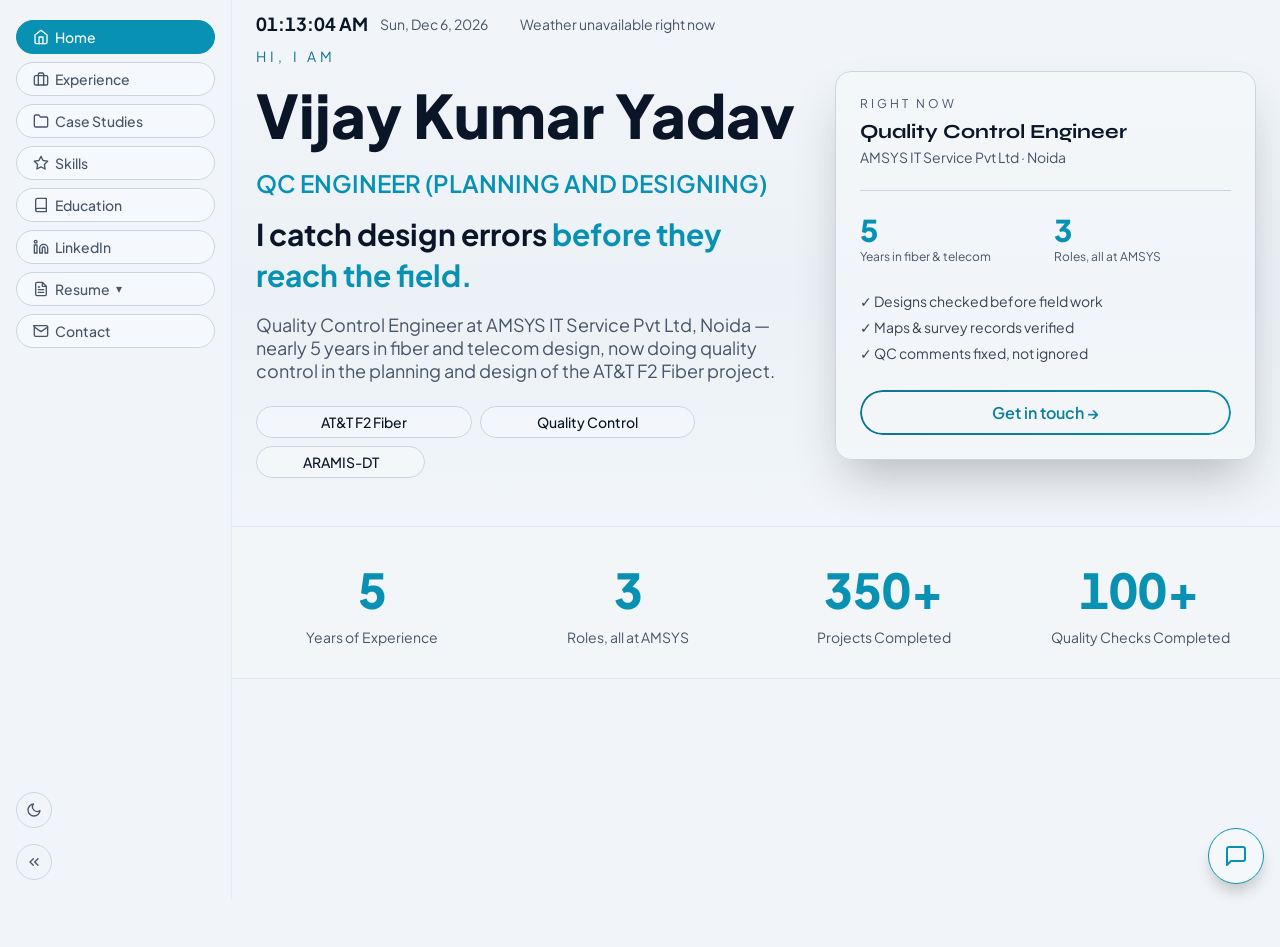
==== index.html @ fc7941f8 "Bio static portfolio — clean repo with only files in use" ====
<!DOCTYPE html>
<html lang="en" data-theme="light">
<head>
  <meta charset="utf-8">
  <meta name="viewport" content="width=device-width, initial-scale=1">
  <title>Vijay Kumar Yadav — Quality Control Engineer</title>
  <meta name="description" content="Vijay Kumar Yadav is a Quality Control Engineer at AMSYS IT Service Pvt Ltd, Noida, working on planning and design of the AT&T F2 Fiber project.">
  <meta name="author" content="Vijay Kumar Yadav">
  <meta property="og:title" content="Vijay Kumar Yadav — Quality Control Engineer">
  <meta property="og:description" content="Nearly 5 years in fiber and telecom design. Now quality control in planning and design at AMSYS IT Service Pvt Ltd, Noida.">
  <meta property="og:type" content="website">
  <meta name="twitter:card" content="summary_large_image">
  <link rel="icon" type="image/png" href="favicon.png">
  <link rel="preconnect" href="https://fonts.googleapis.com">
  <link rel="preconnect" href="https://fonts.gstatic.com" crossorigin>
  <link rel="stylesheet" href="https://fonts.googleapis.com/css2?family=Syne:wght@600;800&family=Plus+Jakarta+Sans:wght@400;500;600&display=swap">
  <link rel="stylesheet" href="styles.css?v=5">
  <script>
    /* Apply the saved theme before first paint (no flash). Light is default. */
    try { var t = localStorage.getItem('vijay267-theme'); document.documentElement.setAttribute('data-theme', (t === 'dark' || t === 'light') ? t : 'light'); }
    catch (e) { document.documentElement.setAttribute('data-theme', 'light'); }
  </script>
</head>
<body>
  <canvas id="bg-canvas" aria-hidden="true"></canvas>
  <div id="scroll-progress" aria-hidden="true"><div></div></div>

  <div class="mobile-topbar">
    <button type="button" id="menu-toggle" class="menu-toggle" aria-label="Open menu" title="Menu"><svg viewBox="0 0 24 24" fill="none" stroke="currentColor" stroke-width="2" stroke-linecap="round" aria-hidden="true"><line x1="3" y1="6" x2="21" y2="6"/><line x1="3" y1="12" x2="21" y2="12"/><line x1="3" y1="18" x2="21" y2="18"/></svg></button>
    <span class="mobile-brand">Vijay Yadav</span>
  </div>
  <div class="sidebar-backdrop" id="sidebar-backdrop" aria-hidden="true"></div>


  <header class="site-header">
    <div class="container site-header-inner">
      <div class="header-actions">
        <nav class="page-nav" aria-label="Pages">
          <a href="index.html" class="pill active"><svg class="nav-icon" viewBox="0 0 24 24" fill="none" stroke="currentColor" stroke-width="2" stroke-linecap="round" stroke-linejoin="round" aria-hidden="true"><path d="M3 9l9-7 9 7v11a2 2 0 0 1-2 2H5a2 2 0 0 1-2-2z"/><polyline points="9 22 9 12 15 12 15 22"/></svg><span class="nav-label">Home</span></a>
          <a href="experience.html" class="pill"><svg class="nav-icon" viewBox="0 0 24 24" fill="none" stroke="currentColor" stroke-width="2" stroke-linecap="round" stroke-linejoin="round" aria-hidden="true"><rect x="2" y="7" width="20" height="14" rx="2" ry="2"/><path d="M16 21V5a2 2 0 0 0-2-2h-4a2 2 0 0 0-2 2v16"/></svg><span class="nav-label">Experience</span></a>
          <a href="case-studies.html" class="pill"><svg class="nav-icon" viewBox="0 0 24 24" fill="none" stroke="currentColor" stroke-width="2" stroke-linecap="round" stroke-linejoin="round" aria-hidden="true"><path d="M22 19a2 2 0 0 1-2 2H4a2 2 0 0 1-2-2V5a2 2 0 0 1 2-2h5l2 3h9a2 2 0 0 1 2 2z"/></svg><span class="nav-label">Case Studies</span></a>
          <a href="skills.html" class="pill"><svg class="nav-icon" viewBox="0 0 24 24" fill="none" stroke="currentColor" stroke-width="2" stroke-linecap="round" stroke-linejoin="round" aria-hidden="true"><polygon points="12 2 15.09 8.26 22 9.27 17 14.14 18.18 21.02 12 17.77 5.82 21.02 7 14.14 2 9.27 8.91 8.26 12 2"/></svg><span class="nav-label">Skills</span></a>
          <a href="education.html" class="pill"><svg class="nav-icon" viewBox="0 0 24 24" fill="none" stroke="currentColor" stroke-width="2" stroke-linecap="round" stroke-linejoin="round" aria-hidden="true"><path d="M4 19.5A2.5 2.5 0 0 1 6.5 17H20"/><path d="M6.5 2H20v20H6.5A2.5 2.5 0 0 1 4 19.5v-15A2.5 2.5 0 0 1 6.5 2z"/></svg><span class="nav-label">Education</span></a>
          <a href="https://www.linkedin.com/in/vijaykryadav" target="_blank" rel="noreferrer" class="pill"><svg class="nav-icon" viewBox="0 0 24 24" fill="none" stroke="currentColor" stroke-width="2" stroke-linecap="round" stroke-linejoin="round" aria-hidden="true"><path d="M16 8a6 6 0 0 1 6 6v7h-4v-7a2 2 0 0 0-2-2 2 2 0 0 0-2 2v7h-4v-7a6 6 0 0 1 6-6z"/><rect x="2" y="9" width="4" height="12"/><circle cx="4" cy="4" r="2"/></svg><span class="nav-label">LinkedIn</span></a>
          <div class="resume-menu">
            <button type="button" class="pill" aria-haspopup="true" aria-expanded="false"><svg class="nav-icon" viewBox="0 0 24 24" fill="none" stroke="currentColor" stroke-width="2" stroke-linecap="round" stroke-linejoin="round" aria-hidden="true"><path d="M14 2H6a2 2 0 0 0-2 2v16a2 2 0 0 0 2 2h12a2 2 0 0 0 2-2V8z"/><polyline points="14 2 14 8 20 8"/><line x1="16" y1="13" x2="8" y2="13"/><line x1="16" y1="17" x2="8" y2="17"/><polyline points="10 9 9 9 8 9"/></svg><span class="nav-label">Resume</span> <span class="chev">&#9662;</span></button>
            <div class="menu"><div class="menu-inner">
              <a href="downloads/vijay-kumar-yadav-resume.pdf" download="Vijay-Kumar-Yadav-Resume.pdf">PDF</a>
              <a href="downloads/vijay-kumar-yadav-resume.docx" download="Vijay-Kumar-Yadav-Resume.docx">Word</a>
            </div></div>
          </div>
          <a href="contact.html" class="pill"><svg class="nav-icon" viewBox="0 0 24 24" fill="none" stroke="currentColor" stroke-width="2" stroke-linecap="round" stroke-linejoin="round" aria-hidden="true"><path d="M4 4h16c1.1 0 2 .9 2 2v12c0 1.1-.9 2-2 2H4c-1.1 0-2-.9-2-2V6c0-1.1.9-2-2-2z"/><polyline points="22,6 12,13 2,6"/></svg><span class="nav-label">Contact</span></a>
        </nav>
        <button type="button" id="theme-toggle" class="theme-toggle" aria-label="Switch to dark mode" title="Dark mode"></button>
        <button type="button" id="app-update-btn" class="app-update-btn" aria-label="Check for app update" title="Check for app update" hidden><svg viewBox="0 0 24 24" fill="none" stroke="currentColor" stroke-width="2" stroke-linecap="round" stroke-linejoin="round" aria-hidden="true"><path d="M21 15v4a2 2 0 0 1-2 2H5a2 2 0 0 1-2-2v-4"/><polyline points="7 10 12 15 17 10"/><line x1="12" y1="15" x2="12" y2="3"/></svg></button>
        <button type="button" id="sidebar-toggle" class="sidebar-toggle" aria-label="Minimise sidebar" title="Minimise sidebar"></button>
      </div>
    </div>
  </header>

  <div id="live-status">
    <div class="container live-status-inner">
      <div class="live-clock">
        <p class="time" id="live-clock">--:--:--</p>
        <p class="date" id="live-date">Loading date…</p>
      </div>
      <div class="live-weather" id="live-weather"><span class="muted">Loading weather…</span></div>
    </div>
  </div>

  <main>
    <section class="hero bg-hero">
      <div class="container hero-inner">
        <div class="hero-grid">
          <div>
            <p class="eyebrow">Hi, I am</p>
            <h1>Vijay Kumar Yadav</h1>
            <p class="designation">QC ENGINEER (PLANNING AND DESIGNING)</p>
            <p class="headline">I catch design errors <span class="hl">before they reach the field.</span></p>
            <p class="intro">Quality Control Engineer at AMSYS IT Service Pvt Ltd, Noida — nearly 5 years in fiber and telecom design, now doing quality control in the planning and design of the AT&amp;T F2 Fiber project.</p>
            <div class="chips">
              <span class="flip-chip"><span class="flip-inner">
                <span class="flip-face">AT&amp;T F2 Fiber</span>
                <span class="flip-face flip-back">FTTH network planning &amp; design</span>
              </span></span>
              <span class="flip-chip"><span class="flip-inner">
                <span class="flip-face">Quality Control</span>
                <span class="flip-face flip-back">Catching design errors pre-field</span>
              </span></span>
              <span class="flip-chip"><span class="flip-inner">
                <span class="flip-face">ARAMIS-DT</span>
                <span class="flip-face flip-back">Engineering design tool</span>
              </span></span>
            </div>
          </div>
          <aside class="right-now">
            <p class="label">Right now</p>
            <h2>Quality Control Engineer</h2>
            <p class="company">AMSYS IT Service Pvt Ltd · Noida</p>
            <div class="mini-stats">
              <div><p class="num">5</p><p class="cap">Years in fiber &amp; telecom</p></div>
              <div><p class="num">3</p><p class="cap">Roles, all at AMSYS</p></div>
            </div>
            <ul>
              <li>✓ Designs checked before field work</li>
              <li>✓ Maps &amp; survey records verified</li>
              <li>✓ QC comments fixed, not ignored</li>
            </ul>
            <a href="contact.html" class="cta hover-lift ghost-gradient">Get in touch →</a>
          </aside>
        </div>
      </div>
    </section>

    <section class="stats-band" aria-label="Key statistics">
      <div class="container stats-grid">
        <div class="stat"><p class="num"><span data-count="5">0</span></p><p class="cap">Years of Experience</p></div>
        <div class="stat"><p class="num"><span data-count="3">0</span></p><p class="cap">Roles, all at AMSYS</p></div>
        <div class="stat"><p class="num"><span data-count="350" data-suffix="+">0</span></p><p class="cap">Projects Completed</p></div>
        <div class="stat"><p class="num"><span data-count="100" data-suffix="+">0</span></p><p class="cap">Quality Checks Completed</p></div>
      </div>
    </section>
  </main>

  <div class="chat-root" id="chat-widget">
    <div class="chat-panel" id="chat-panel" role="dialog" aria-label="Chat with Vijay's personal AI" hidden>
      <div class="chat-head">
        <div><p class="t">Chat with Vijay</p><p class="s">Vijay's personal AI — ask me anything</p></div>
        <button type="button" id="chat-close" class="chat-close" aria-label="Close chat">×</button>
      </div>
      <div class="chat-log" id="chat-log">
        <div class="chat-msg bot"><p>Hi! I'm Vijay's personal AI. Ask me anything!</p></div>
      </div>
      <form class="chat-form" id="chat-form">
        <input type="text" id="chat-input" placeholder="Type your message…" aria-label="Type your message">
        <button type="submit">Send</button>
      </form>
    </div>
    <button type="button" id="chat-fab" class="chat-fab" aria-label="Open chat">
      <svg viewBox="0 0 24 24" fill="none" stroke="currentColor" stroke-width="2" stroke-linecap="round" stroke-linejoin="round" aria-hidden="true"><path d="M21 15a2 2 0 0 1-2 2H7l-4 4V5a2 2 0 0 1 2-2h14a2 2 0 0 1 2 2z" /></svg>
    </button>
  </div>

  <script src="app.js?v=12"></script>
</body>
</html>
---- styles.css ----
/* ==========================================================================
   Vijay267 — static build. Plain CSS, no framework, no build step.
   Design tokens mirror src/styles.css of the React app.
   Light is the default theme; dark applies via [data-theme="dark"].
   ========================================================================== */

:root {
  --radius: 0.5rem;
  --background: #F1F5F9;
  --foreground: #0A1628;
  --card: rgb(255 255 255 / 0.28);
  --card-foreground: #0A1628;
  --primary: #0891B2;
  --primary-foreground: #FFFFFF;
  --muted: rgb(226 232 240 / 0.75);
  --muted-foreground: #475569;
  --accent: #0E7490;
  --accent-foreground: #FFFFFF;
  --border: #CBD5E1;
  --input: #CBD5E1;
  --ring: var(--primary);
  --hero-background: #F1F5F9;
  color-scheme: light;
}

[data-theme="dark"] {
  --background: #0A1628;
  --foreground: #FFFFFF;
  --card: rgb(15 30 56 / 0.28);
  --card-foreground: #FFFFFF;
  --primary: #06B6D4;
  --primary-foreground: #0A1628;
  --muted: rgb(22 41 74 / 0.55);
  --muted-foreground: #94A3B8;
  --accent: #22D3EE;
  --accent-foreground: #0A1628;
  --border: #1E3A5F;
  --input: #1E3A5F;
  --hero-background: #0A1628;
  color-scheme: dark;
}

/* ------------------------------------------------------------------ base */
*, *::before, *::after { box-sizing: border-box; border-color: var(--border); }
html { scroll-behavior: auto; }
body {
  margin: 0;
  background-color: var(--background);
  color: var(--foreground);
  font-family: "Plus Jakarta Sans", system-ui, -apple-system, sans-serif;
  transition: background-color 0.35s ease, color 0.35s ease;
  min-height: 100vh;
}
h1, h2, h3, h4 { font-family: "Syne", "Plus Jakarta Sans", sans-serif; margin: 0; }
p { margin: 0; }
a { color: inherit; }
button { font-family: inherit; cursor: pointer; }
img, video { max-width: 100%; }
::selection { background: var(--primary); color: var(--primary-foreground); }

.container { max-width: 80rem; margin-left: auto; margin-right: auto; padding-left: 1.5rem; padding-right: 1.5rem; }
main { min-height: 100vh; }

/* ------------------------------------------------------------------ hero wash */
.bg-hero {
  background: linear-gradient(180deg, rgb(241 245 249 / 0.3) 0%, rgb(226 232 240 / 0.3) 50%, rgb(241 245 249 / 0.3) 100%);
}
[data-theme="dark"] .bg-hero {
  background: linear-gradient(180deg, rgb(10 22 40 / 0.3) 0%, rgb(15 30 56 / 0.3) 50%, rgb(10 22 40 / 0.3) 100%);
}

/* ------------------------------------------------------------------ particle canvas */
#bg-canvas { position: fixed; inset: 0; width: 100%; height: 100%; z-index: -10; pointer-events: none; }

/* ------------------------------------------------------------------ scroll progress (hidden) */
#scroll-progress { display: none; }

/* ------------------------------------------------------------------ header */
.site-header {
  position: sticky; top: 0; z-index: 50;
  border-bottom: 1px solid color-mix(in oklab, var(--border) 30%, transparent);
  background: color-mix(in oklab, var(--background) 28%, transparent);
}
.site-header-inner {
  display: flex; flex-wrap: wrap; align-items: center; justify-content: flex-start;
  gap: 0.75rem; padding-top: 0.75rem; padding-bottom: 0.75rem; font-size: 0.875rem;
}
.logo-shine { position: relative; display: inline-flex; overflow: hidden; border-radius: 4px; }
.logo-shine::after {
  content: ""; position: absolute; inset: 0;
  background: linear-gradient(115deg, transparent 30%, rgba(255,255,255,0.65) 50%, transparent 70%);
  transform: translateX(-130%);
  animation: logo-shine-sweep 4.5s ease-in-out infinite;
  pointer-events: none;
}
.logo-shine img, .logo-shine video { transition: transform 0.3s ease; height: 2rem; width: auto; display: block; }
.logo-shine:hover img, .logo-shine:hover video { transform: scale(1.06) rotate(-1deg); }
.logo-shine video { mix-blend-mode: multiply; }
@keyframes logo-shine-sweep {
  0%, 55% { transform: translateX(-130%); }
  100% { transform: translateX(130%); }
}

.header-actions { display: flex; align-items: center; gap: 0.5rem; }
@media (min-width: 640px) { .header-actions { gap: 0.75rem; } }

/* nav pills */
.page-nav { display: flex; flex-wrap: wrap; align-items: center; justify-content: flex-start; gap: 0.375rem; }
@media (min-width: 640px) { .page-nav { gap: 0.5rem; } }
.pill {
  display: inline-flex; align-items: center; gap: 0.375rem;
  border-radius: 9999px; border: 1px solid var(--border);
  background: var(--card); color: var(--muted-foreground);
  padding: 0.375rem 0.75rem; font-size: 0.75rem; font-weight: 500; line-height: 1.25rem;
  text-decoration: none; transition: color .2s, border-color .2s, background-color .2s;
  white-space: nowrap;
}
@media (min-width: 640px) { .pill { padding-left: 1rem; padding-right: 1rem; font-size: 0.875rem; } }
.pill:hover { border-color: var(--primary); color: var(--primary); }
.pill.active { border-color: var(--primary); background: var(--primary); color: var(--primary-foreground); }
.pill .chev { font-size: 0.75rem; transition: transform 0.2s; display: inline-block; }
.pill .chev.open { transform: rotate(180deg); }
.nav-icon { width: 1rem; height: 1rem; flex-shrink: 0; }
.nav-label { white-space: nowrap; }

/* resume dropdown */
.resume-menu { position: relative; }
.resume-menu .menu {
  position: absolute; right: 0; top: 100%; z-index: 50; width: 11rem; padding-top: 0.5rem;
  visibility: hidden; opacity: 0; transform: translateY(-4px);
  transition: opacity .2s, transform .2s, visibility .2s;
}
.resume-menu.open .menu { visibility: visible; opacity: 1; transform: translateY(0); }
.resume-menu .menu-inner { border-radius: 0.5rem; border: 1px solid var(--border); background: var(--card); padding: 0.5rem; box-shadow: 0 10px 30px -10px rgba(0,0,0,.35); -webkit-backdrop-filter: blur(18px) saturate(1.5); backdrop-filter: blur(18px) saturate(1.5); }
.resume-menu .menu-inner a {
  display: block; border-radius: 0.375rem; padding: 0.5rem 0.75rem;
  font-size: 0.875rem; color: var(--foreground); text-decoration: none;
}
.resume-menu .menu-inner a:hover { background: var(--muted); color: var(--primary); }

/* theme toggle */
.theme-toggle {
  display: flex; height: 2.25rem; width: 2.25rem; flex-shrink: 0;
  align-items: center; justify-content: center;
  border-radius: 9999px; border: 1px solid var(--border);
  background: transparent; color: var(--muted-foreground);
  transition: color .2s, border-color .2s;
}
.theme-toggle:hover { border-color: var(--primary); color: var(--primary); }
.theme-toggle svg { height: 1rem; width: 1rem; }

/* sidebar minimise toggle (desktop sidebar only) */
.sidebar-toggle {
  display: none; height: 2.25rem; width: 2.25rem; flex-shrink: 0;
  align-items: center; justify-content: center;
  border-radius: 9999px; border: 1px solid var(--border);
  background: transparent; color: var(--muted-foreground);
  transition: color .2s, border-color .2s;
}
.sidebar-toggle:hover { border-color: var(--primary); color: var(--primary); }
.sidebar-toggle svg { height: 1rem; width: 1rem; }

/* ------------------------------------------------------------------ live status strip */
.live-status-inner {
  display: flex; flex-wrap: wrap; align-items: center;
  column-gap: 2rem; row-gap: 0.75rem; padding-top: 0.75rem; padding-bottom: 0.75rem;
}
.live-clock { display: flex; align-items: center; gap: 0.75rem; }
.live-clock .time { font-size: 1.125rem; font-weight: 700; font-variant-numeric: tabular-nums; }
.live-clock .date { font-size: 0.875rem; color: var(--muted-foreground); }
.live-weather { font-size: 0.875rem; }
.live-weather .temp { font-weight: 700; }
.live-weather .muted { color: var(--muted-foreground); }

/* ------------------------------------------------------------------ hover helpers */
.hover-lift { transition: transform .35s cubic-bezier(.2,.8,.2,1), box-shadow .35s, border-color .35s; }
.hover-lift:hover {
  transform: translateY(-6px) scale(1.02);
  border-color: var(--primary);
  box-shadow: 0 20px 40px -15px color-mix(in oklab, var(--primary) 50%, transparent);
}
.hover-glow { transition: transform .25s, box-shadow .25s, background-color .25s, color .25s; }
.hover-glow:hover {
  transform: translateY(-2px);
  box-shadow: 0 0 0 4px color-mix(in oklab, var(--primary) 25%, transparent), 0 10px 30px -10px var(--primary);
}

/* ------------------------------------------------------------------ flip chips */
.flip-chip { display: inline-block; perspective: 800px; cursor: default; }
.flip-inner { display: grid; transform-style: preserve-3d; transition: transform .65s cubic-bezier(.4,.2,.2,1); }
.flip-face {
  grid-area: 1 / 1; backface-visibility: hidden; -webkit-backface-visibility: hidden;
  display: inline-flex; align-items: center; justify-content: center; text-align: center;
  border-radius: 9999px; border: 1px solid var(--border); background: var(--card);
  padding: 0.375rem 1rem; font-size: 0.875rem; font-weight: 500; white-space: nowrap;
}
.flip-back { transform: rotateY(180deg); border-color: var(--primary); background: var(--primary); color: var(--primary-foreground); font-size: 0.75rem; }
.flip-chip.flipped .flip-inner { transform: rotateY(180deg); }

/* ------------------------------------------------------------------ ghost gradient button */
.ghost-gradient {
  position: relative;
  background: linear-gradient(120deg, #06B6D4, #22D3EE, #0891B2, #06B6D4);
  background-size: 400% 400%;
  -webkit-background-clip: text; background-clip: text;
  -webkit-text-fill-color: transparent; color: transparent;
  animation: ghost-gradient-shift 3s ease-in-out infinite;
}
.ghost-gradient::before {
  content: ""; position: absolute; inset: 0; border-radius: inherit; padding: 2px;
  background: linear-gradient(120deg, #06B6D4, #22D3EE, #0891B2, #06B6D4);
  background-size: 400% 400%;
  animation: ghost-gradient-shift 3s ease-in-out infinite;
  -webkit-mask: linear-gradient(#fff 0 0) content-box, linear-gradient(#fff 0 0);
  -webkit-mask-composite: xor; mask: linear-gradient(#fff 0 0) content-box, linear-gradient(#fff 0 0);
  mask-composite: exclude; pointer-events: none;
}
@keyframes ghost-gradient-shift {
  0% { background-position: 14% 0%; }
  50% { background-position: 87% 100%; }
  100% { background-position: 14% 0%; }
}
:root:not([data-theme="dark"]) .ghost-gradient {
  background-image: linear-gradient(120deg, #0E7490, #0891B2, #155E75, #0E7490);
  -webkit-background-clip: text; background-clip: text;
}
:root:not([data-theme="dark"]) .ghost-gradient::before {
  background-image: linear-gradient(120deg, #0E7490, #0891B2, #155E75, #0E7490);
}

/* ------------------------------------------------------------------ hero (home) */
.hero { position: relative; overflow: hidden; }
.hero-inner { position: relative; padding-bottom: 3rem; }
.hero-grid { display: grid; align-items: start; gap: 2.5rem; }
@media (min-width: 768px) { .hero-grid { grid-template-columns: 1.25fr 0.75fr; } }
@media (min-width: 1024px) { .hero-grid { grid-template-columns: 1.15fr 0.85fr; } }
@media (min-width: 1280px) { .hero-grid { grid-template-columns: 1fr 1fr; } }
.eyebrow { font-size: 0.875rem; text-transform: uppercase; letter-spacing: 0.3em; color: var(--accent); }
.hero h1 {
  margin-top: 0.75rem; white-space: nowrap; font-family: "Plus Jakarta Sans", sans-serif;
  font-size: 1.875rem; font-weight: 800; line-height: 1.25;
}
@media (min-width: 640px) { .hero h1 { font-size: 2.25rem; } }
@media (min-width: 768px) { .hero h1 { font-size: 3rem; } }
@media (min-width: 1024px) { .hero h1 { font-size: 3.75rem; } }
.hero .designation { margin-top: 1rem; font-size: 1.25rem; font-weight: 600; color: var(--primary); }
@media (min-width: 768px) { .hero .designation { font-size: 1.5rem; } }
.hero .headline { margin-top: 1rem; font-size: 1.5rem; font-weight: 700; line-height: 1.375; }
@media (min-width: 768px) { .hero .headline { font-size: 1.875rem; } }
.hero .headline .hl { color: var(--primary); }
.hero .intro { margin-top: 1rem; max-width: 36rem; font-size: 1.125rem; color: var(--muted-foreground); }
.hero .chips { margin-top: 1.5rem; display: flex; flex-wrap: wrap; gap: 0.5rem; }

.right-now {
  border-radius: 1rem; border: 1px solid var(--border); background: var(--card);
  color: var(--card-foreground); padding: 1.5rem;
  box-shadow: 0 25px 50px -12px rgba(0,0,0,.25);
}
@media (min-width: 768px) { .right-now { margin-top: 1.5rem; } }
.right-now .label { font-size: 0.75rem; text-transform: uppercase; letter-spacing: 0.25em; color: var(--muted-foreground); }
.right-now h2 { margin-top: 0.5rem; font-size: 1.25rem; font-weight: 700; }
.right-now .company { margin-top: 0.25rem; font-size: 0.875rem; color: var(--muted-foreground); }
.right-now .mini-stats {
  margin-top: 1.5rem; display: grid; grid-template-columns: 1fr 1fr; gap: 1rem;
  border-top: 1px solid var(--border); padding-top: 1.25rem;
}
.right-now .mini-stats .num { font-size: 1.875rem; font-weight: 800; color: var(--primary); }
.right-now .mini-stats .cap { font-size: 0.75rem; color: var(--muted-foreground); }
.right-now ul { margin: 1.5rem 0 0; padding: 0; list-style: none; }
.right-now ul li { font-size: 0.875rem; color: color-mix(in oklab, var(--card-foreground) 80%, transparent); padding: 0.25rem 0; }
.right-now .cta {
  margin-top: 1.5rem; display: block; border-radius: 9999px; padding: 0.75rem 0;
  text-align: center; font-weight: 600; text-decoration: none;
}

/* ------------------------------------------------------------------ stats band */
.stats-band { border-top: 1px solid color-mix(in oklab, var(--border) 50%, transparent); border-bottom: 1px solid color-mix(in oklab, var(--border) 50%, transparent); background: color-mix(in oklab, var(--card) 40%, transparent); }
.stats-grid { display: grid; grid-template-columns: 1fr 1fr; gap: 1.5rem; padding-top: 2rem; padding-bottom: 2rem; }
@media (min-width: 768px) { .stats-grid { grid-template-columns: repeat(4, 1fr); } }
.stat { text-align: center; }
.stat .num { font-size: 2.25rem; font-weight: 800; color: var(--primary); font-variant-numeric: tabular-nums; }
@media (min-width: 768px) { .stat .num { font-size: 3rem; } }
.stat .cap { margin-top: 0.5rem; font-size: 0.875rem; color: var(--muted-foreground); }

/* ------------------------------------------------------------------ page sections */
.page-section { padding-top: 5rem; padding-bottom: 5rem; }
.page-title { font-size: 1.875rem; font-weight: 800; }
@media (min-width: 768px) { .page-title { font-size: 2.25rem; } }
.page-sub { margin-top: 0.5rem; font-size: 0.875rem; color: var(--muted-foreground); }
.section-kicker { font-size: 0.875rem; text-transform: uppercase; letter-spacing: 0.15em; color: var(--primary); }
.section-lead { margin-top: 0.75rem; max-width: 42rem; color: var(--muted-foreground); }

/* ------------------------------------------------------------------ experience timeline */
.timeline { position: relative; margin-top: 2.5rem; }
.timeline::before {
  content: ""; position: absolute; top: 0.75rem; bottom: 0.75rem; left: 7px; width: 1px;
  background: var(--border);
}
@media (min-width: 768px) { .timeline::before { left: 9px; } }
.timeline-item { position: relative; padding-left: 2.5rem; margin-bottom: 1.5rem; }
@media (min-width: 768px) { .timeline-item { padding-left: 3rem; } }
.timeline-dot {
  position: absolute; left: 0; top: 2rem; height: 1rem; width: 1rem;
  border-radius: 9999px; border: 2px solid color-mix(in oklab, var(--muted-foreground) 50%, transparent);
  background: var(--background); transition: background-color .3s, border-color .3s;
}
@media (min-width: 768px) { .timeline-dot { top: 2.25rem; height: 1.25rem; width: 1.25rem; } }
.timeline-item.open .timeline-dot { border-color: var(--primary); background: var(--primary); }
.timeline-card { overflow: hidden; border-radius: 0.5rem; border: 1px solid var(--border); background: var(--card); }
.timeline-head {
  display: flex; width: 100%; align-items: center; justify-content: space-between; gap: 1rem;
  padding: 1.5rem; text-align: left; background: transparent; border: 0; color: var(--foreground);
}
.timeline-head h3 { font-size: 1.25rem; font-weight: 600; }
.timeline-head .co { margin-top: 0.25rem; font-weight: 600; color: var(--primary); }
.timeline-head .place { font-size: 0.75rem; text-transform: uppercase; letter-spacing: 0.1em; color: var(--muted-foreground); }
.timeline-head .meta { display: flex; flex-shrink: 0; flex-direction: column; align-items: flex-end; gap: 0.5rem; }
.timeline-head .period { font-size: 0.75rem; text-transform: uppercase; letter-spacing: 0.1em; color: var(--accent); }
.timeline-head .chev { font-size: 1.125rem; color: var(--primary); transition: transform .3s; }
.timeline-item.open .timeline-head .chev { transform: rotate(180deg); }
.collapse { display: grid; grid-template-rows: 0fr; opacity: 0; transition: grid-template-rows .3s ease-in-out, opacity .3s ease-in-out; }
.collapse.open { grid-template-rows: 1fr; opacity: 1; }
.collapse-inner { overflow: hidden; }
.timeline-points { list-style: disc; margin: 0; padding: 1rem 1.5rem 1rem 2.75rem; border-top: 1px solid var(--border); font-size: 0.875rem; color: var(--muted-foreground); }
.timeline-points li { padding: 0.125rem 0; }

/* ------------------------------------------------------------------ case studies */
.filter-row { margin-top: 2rem; display: flex; flex-wrap: wrap; gap: 0.5rem; }
.filter-btn {
  border-radius: 9999px; padding: 0.5rem 1.25rem; font-size: 0.875rem; font-weight: 600;
  border: 1px solid var(--border); background: var(--card); color: var(--foreground);
}
.filter-btn.active { background: var(--primary); border-color: var(--primary); color: var(--primary-foreground); }
.case-list { margin-top: 2rem; display: grid; gap: 1.25rem; }
.case-card { overflow: hidden; border-radius: 1rem; border: 1px solid var(--border); background: var(--card); }
.case-card .bar { height: 0.375rem; background: var(--primary); }
.case-card .body { padding: 1.5rem; }
@media (min-width: 768px) { .case-card .body { padding: 2rem; } }
.case-top { display: flex; flex-wrap: wrap; align-items: center; justify-content: space-between; gap: 0.5rem; }
.case-tag { border-radius: 9999px; background: color-mix(in oklab, var(--primary) 10%, transparent); padding: 0.25rem 1rem; font-size: 0.75rem; font-weight: 700; text-transform: uppercase; letter-spacing: 0.1em; color: var(--primary); }
.case-role { font-size: 0.75rem; color: var(--muted-foreground); }
.case-card h3 { margin-top: 1rem; font-size: 1.5rem; font-weight: 700; }
.case-cols { margin-top: 1.5rem; display: grid; gap: 1.5rem; }
@media (min-width: 768px) { .case-cols { grid-template-columns: repeat(3, 1fr); } }
.case-cols h4 { font-size: 0.75rem; font-weight: 700; text-transform: uppercase; letter-spacing: 0.1em; color: var(--primary); }
.case-cols p { margin-top: 0.5rem; font-size: 0.875rem; line-height: 1.625; color: var(--muted-foreground); }
.case-cols ul { margin: 0.5rem 0 0; padding-left: 1.25rem; list-style: disc; font-size: 0.875rem; line-height: 1.625; color: var(--muted-foreground); }
.case-cols ul li { padding: 0.125rem 0; }
.case-outcome { border-radius: 0.75rem; background: var(--muted); padding: 1rem; }
.case-outcome p { color: var(--foreground); }
.case-tools { margin-top: 1.5rem; display: flex; flex-wrap: wrap; gap: 0.5rem; }
.case-tools span { border-radius: 9999px; border: 1px solid var(--border); background: var(--background); padding: 0.25rem 0.75rem; font-size: 0.75rem; font-weight: 500; }

/* ------------------------------------------------------------------ skills */
.skills-head h2 { font-size: 1.875rem; font-weight: 800; }
@media (min-width: 768px) { .skills-head h2 { font-size: 2.25rem; } }
.workflow { margin-top: 3rem; }
.workflow h3, .skill-cat h3, .matrix h3 { font-size: 1.25rem; font-weight: 700; }
.workflow-grid { margin-top: 1.5rem; display: grid; gap: 1rem; }
@media (min-width: 768px) { .workflow-grid { grid-template-columns: repeat(4, 1fr); gap: 1.25rem; } }
.workflow-step { position: relative; }
.workflow-card { position: relative; height: 100%; border-radius: 1rem; border: 1px solid var(--border); background: var(--card); padding: 1.25rem; }
.workflow-card .top { display: flex; align-items: center; justify-content: space-between; }
.workflow-icon { display: flex; height: 2.75rem; width: 2.75rem; align-items: center; justify-content: center; border-radius: 0.75rem; background: color-mix(in oklab, var(--primary) 10%, transparent); color: var(--primary); }
.workflow-icon svg { height: 1.5rem; width: 1.5rem; }
.workflow-num { font-size: 0.75rem; font-weight: 700; letter-spacing: 0.2em; color: var(--accent); }
.workflow-card h4 { margin-top: 1rem; font-weight: 700; }
.workflow-card p { margin-top: 0.375rem; font-size: 0.875rem; line-height: 1.625; color: var(--muted-foreground); }
.workflow-arrow {
  position: absolute; right: -1rem; top: 50%; z-index: 10; display: none;
  height: 1.75rem; width: 1.75rem; transform: translateY(-50%);
  align-items: center; justify-content: center; border-radius: 9999px;
  border: 1px solid var(--primary); background: var(--background); color: var(--primary); font-size: 0.875rem;
}
@media (min-width: 768px) { .workflow-arrow { display: flex; } }
.workflow-arrow-down { display: flex; justify-content: center; padding: 0.25rem 0; font-size: 1.125rem; color: var(--primary); }
@media (min-width: 768px) { .workflow-arrow-down { display: none; } }

.skill-cat { margin-top: 3.5rem; }
.skill-cat-head { display: flex; align-items: baseline; justify-content: space-between; gap: 1rem; }
.skill-cat-head p { margin-top: 0.25rem; font-size: 0.875rem; color: var(--muted-foreground); }
.skill-count { flex-shrink: 0; border-radius: 9999px; border: 1px solid var(--border); background: var(--card); padding: 0.25rem 0.75rem; font-size: 0.75rem; font-weight: 600; color: var(--primary); }
.skill-grid { margin-top: 1.25rem; display: grid; align-items: start; gap: 1rem; }
@media (min-width: 640px) { .skill-grid { grid-template-columns: repeat(2, 1fr); } }
@media (min-width: 1024px) { .skill-grid { grid-template-columns: repeat(3, 1fr); } }
.skill-card { overflow: hidden; border-radius: 1rem; border: 1px solid var(--border); background: var(--card); transition: border-color .2s; }
.skill-card.open { border-color: color-mix(in oklab, var(--primary) 60%, transparent); }
.skill-head { display: block; width: 100%; padding: 1.25rem; text-align: left; background: transparent; border: 0; color: var(--foreground); }
.skill-head .row { display: flex; align-items: flex-start; justify-content: space-between; gap: 0.75rem; }
.skill-icon { display: flex; height: 2.75rem; width: 2.75rem; align-items: center; justify-content: center; border-radius: 0.75rem; background: color-mix(in oklab, var(--primary) 10%, transparent); color: var(--primary); }
.skill-icon svg { height: 1.25rem; width: 1.25rem; }
.skill-head .chev { font-size: 1.125rem; color: var(--primary); transition: transform .3s; }
.skill-card.open .skill-head .chev { transform: rotate(180deg); }
.skill-head h4 { margin-top: 1rem; font-weight: 700; line-height: 1.375; }
.skill-head p { margin-top: 0.25rem; font-size: 0.875rem; color: var(--muted-foreground); }
.skill-body { border-top: 1px solid var(--border); padding: 1rem 1.25rem; }
.skill-body .lbl { font-size: 0.75rem; font-weight: 700; text-transform: uppercase; letter-spacing: 0.1em; color: var(--muted-foreground); }
.stage-chips { margin-top: 0.5rem; display: flex; flex-wrap: wrap; gap: 0.5rem; }
.stage-chips span { border-radius: 9999px; border: 1px solid color-mix(in oklab, var(--primary) 40%, transparent); background: color-mix(in oklab, var(--primary) 10%, transparent); padding: 0.25rem 0.75rem; font-size: 0.75rem; font-weight: 500; color: var(--primary); }

.matrix { margin-top: 3.5rem; }
.matrix .wrap { margin-top: 1.25rem; overflow-x: auto; border-radius: 1rem; border: 1px solid var(--border); background: var(--card); }
.matrix table { width: 100%; min-width: 620px; border-collapse: collapse; text-align: left; font-size: 0.875rem; }
.matrix thead tr { border-bottom: 1px solid var(--border); font-size: 0.75rem; text-transform: uppercase; letter-spacing: 0.1em; color: var(--muted-foreground); }
.matrix th { padding: 1rem 1.25rem; font-weight: 600; }
.matrix tbody tr { border-bottom: 1px solid color-mix(in oklab, var(--border) 50%, transparent); transition: background-color .2s; }
.matrix tbody tr:last-child { border-bottom: 0; }
.matrix tbody tr:hover { background: color-mix(in oklab, var(--muted) 40%, transparent); }
.matrix td { padding: 0.875rem 1.25rem; }
.matrix .skill-cell { display: flex; align-items: center; gap: 0.75rem; font-weight: 500; }
.matrix .skill-cell .skill-icon { height: 2rem; width: 2rem; border-radius: 0.5rem; }
.matrix .skill-cell .skill-icon svg { height: 1rem; width: 1rem; }
.matrix td.cat { color: var(--muted-foreground); }
.level-meter { display: inline-flex; align-items: center; gap: 0.375rem; }
.level-meter .segs { display: flex; align-items: center; gap: 0.25rem; }
.level-meter .seg { height: 0.5rem; width: 1.5rem; border-radius: 9999px; background: var(--muted); }
.level-meter .seg.on { background: var(--primary); }
.level-meter .lbl { font-size: 0.75rem; color: var(--muted-foreground); }
.matrix .note { margin-top: 0.75rem; font-size: 0.75rem; color: var(--muted-foreground); }

/* ------------------------------------------------------------------ education */
.edu-grid { margin-top: 2rem; display: grid; gap: 1.25rem; }
@media (min-width: 768px) { .edu-grid { grid-template-columns: 1fr 1fr; } }
.edu-col { display: grid; gap: 1rem; align-content: start; }
.edu-card { border-radius: 0.5rem; border: 1px solid var(--border); background: var(--card); padding: 1.25rem; }
.edu-card h3 { font-weight: 600; }
.edu-card p { margin-top: 0.25rem; font-size: 0.875rem; color: var(--muted-foreground); }
.cert-card h3 { color: var(--primary); }
.cert-card ul { margin: 0.75rem 0 0; padding-left: 1.25rem; list-style: disc; font-size: 0.875rem; color: var(--muted-foreground); }
.cert-card ul li { padding: 0.25rem 0; }

/* ------------------------------------------------------------------ contact */
.contact-wrap { padding-top: 6rem; padding-bottom: 6rem; }
.contact-card { border-radius: 0.5rem; border: 1px solid var(--border); background: var(--card); padding: 2.5rem; text-align: center; }
.contact-card h2 { font-size: 2.25rem; font-weight: 800; }
.contact-card p { margin-top: 0.75rem; color: var(--muted-foreground); }
.contact-btns { margin-top: 2rem; display: flex; flex-wrap: wrap; justify-content: center; gap: 1rem; }
.contact-btns a {
  display: flex; height: 3.5rem; width: 3.5rem; align-items: center; justify-content: center;
  border-radius: 9999px; border: 1px solid var(--border); color: var(--foreground); text-decoration: none;
}
.contact-btns a svg { height: 1.5rem; width: 1.5rem; }
.contact-foot { margin-top: 2.5rem; text-align: center; font-size: 0.75rem; color: var(--muted-foreground); }

/* ------------------------------------------------------------------ chat widget */
.chat-root { position: fixed; bottom: 1rem; right: 1rem; z-index: 60; display: flex; flex-direction: column; align-items: flex-end; gap: 0.75rem; }
.chat-panel {
  display: flex; height: 480px; max-height: 70vh; width: calc(100vw - 2rem); max-width: 24rem;
  flex-direction: column; overflow: hidden; border-radius: 1rem;
  border: 1px solid var(--border); background: var(--card);
  -webkit-backdrop-filter: blur(18px) saturate(1.5);
  backdrop-filter: blur(18px) saturate(1.5);
  box-shadow: 0 25px 50px -12px rgba(0,0,0,.5);
}
.chat-panel[hidden] { display: none; }
.chat-head { display: flex; align-items: center; justify-content: space-between; border-bottom: 1px solid var(--border); padding: 0.75rem 1rem; }
.chat-head .t { font-weight: 600; line-height: 1.25; }
.chat-head .s { font-size: 0.75rem; opacity: 0.8; }
.chat-close { border: 0; background: transparent; color: var(--foreground); border-radius: 9999px; padding: 0.25rem 0.5rem; font-size: 1.125rem; line-height: 1; }
.chat-close:hover { background: var(--muted); }
.chat-log { flex: 1; overflow-y: auto; padding: 1rem; display: flex; flex-direction: column; gap: 0.75rem; }
.chat-msg { display: flex; }
.chat-msg.user { justify-content: flex-end; }
.chat-msg.bot { justify-content: flex-start; }
.chat-msg p {
  max-width: 85%; white-space: pre-line; border-radius: 1rem; padding: 0.5rem 0.75rem;
  font-size: 0.875rem; line-height: 1.625; margin: 0;
}
.chat-msg.bot p { border-bottom-left-radius: 0.125rem; background: var(--muted); color: var(--foreground); }
.chat-msg.user p { border-bottom-right-radius: 0.125rem; border: 1px solid color-mix(in oklab, var(--primary) 40%, transparent); background: color-mix(in oklab, var(--primary) 10%, transparent); color: var(--foreground); }
.chat-quick { display: flex; flex-wrap: wrap; gap: 0.5rem; border-top: 1px solid var(--border); padding: 0.75rem 0.75rem 0; }
.chat-quick button {
  border-radius: 9999px; border: 1px solid var(--border); background: transparent; color: var(--foreground);
  padding: 0.25rem 0.75rem; font-size: 0.75rem; font-weight: 500;
}
.chat-quick button:hover { background: var(--accent); color: var(--accent-foreground); }
.chat-form { display: flex; gap: 0.5rem; padding: 0.75rem; }
.chat-form input {
  min-width: 0; flex: 1; border-radius: 9999px; border: 1px solid var(--border);
  background: var(--background); color: var(--foreground); padding: 0.5rem 1rem;
  font-size: 0.875rem; outline: none; font-family: inherit;
}
.chat-form input:focus { border-color: var(--primary); }
.chat-form button {
  flex-shrink: 0; border-radius: 9999px; border: 1px solid var(--primary);
  background: transparent; color: var(--primary); padding: 0.5rem 1rem;
  font-size: 0.875rem; font-weight: 600;
}
.chat-form button:hover { background: color-mix(in oklab, var(--primary) 10%, transparent); }
.chat-fab {
  display: flex; height: 3.5rem; width: 3.5rem; align-items: center; justify-content: center;
  border-radius: 9999px; border: 1px solid var(--primary); background: var(--card);
  color: var(--primary); box-shadow: 0 10px 15px -3px rgba(0,0,0,.2);
  transition: transform .2s; font-size: 1.5rem; line-height: 1;
}
.chat-fab:hover { transform: scale(1.05); }
.chat-fab svg { height: 1.5rem; width: 1.5rem; }

/* ------------------------------------------------------------------ 404 */
.notfound { display: flex; min-height: 100vh; align-items: center; justify-content: center; padding: 1rem; text-align: center; }
.notfound h1 { font-size: 4.5rem; font-weight: 700; }
.notfound h2 { margin-top: 1rem; font-size: 1.25rem; font-weight: 600; }
.notfound p { margin-top: 0.5rem; font-size: 0.875rem; color: var(--muted-foreground); }
.notfound a {
  margin-top: 1.5rem; display: inline-flex; align-items: center; justify-content: center;
  border-radius: 0.375rem; background: var(--primary); color: var(--primary-foreground);
  padding: 0.5rem 1rem; font-size: 0.875rem; font-weight: 500; text-decoration: none;
}
.notfound a:hover { opacity: 0.9; }

/* ------------------------------------------------------------------ reduced motion */
@media (prefers-reduced-motion: reduce) {
  .hover-lift, .hover-glow { transition: none; }
  .hover-lift:hover, .hover-glow:hover { transform: none; }
  .flip-chip .flip-inner { transition: none; }
  .flip-chip:hover .flip-inner, .flip-chip.flipped .flip-inner { transform: none; }
  .ghost-gradient, .ghost-gradient::before { animation: none; }
  .logo-shine::after { animation: none; }
}

/* ------------------------------------------------------------------ left sidebar nav (desktop) */
@media (min-width: 1024px) {
  body { padding-left: 232px; }
  .site-header {
    position: fixed; left: 0; top: 0; bottom: 0; width: 232px; z-index: 50;
    border-bottom: 0; border-right: 1px solid color-mix(in oklab, var(--border) 30%, transparent);
    background: color-mix(in oklab, var(--background) 28%, transparent);
  }
  .site-header-inner {
    flex-direction: column; flex-wrap: nowrap; align-items: flex-start; justify-content: flex-start;
    height: 100%; padding: 1.25rem 1rem; gap: 1.5rem;
  }
  .header-actions {
    flex-direction: column; align-items: flex-start; width: 100%; flex: 1; gap: 1rem;
  }
  .page-nav { flex-direction: column; align-items: stretch; width: 100%; }
  .page-nav .pill { width: 100%; justify-content: flex-start; }
  .page-nav .resume-menu { width: 100%; }
  .page-nav .resume-menu .pill { width: 100%; justify-content: flex-start; }
  /* resume dropdown expands in-flow in the sidebar (no overlap with Contact) */
  .resume-menu .menu {
    position: static; width: 100%; padding-top: 0.375rem;
    display: none; visibility: visible; opacity: 1; transform: none; transition: none;
  }
  .resume-menu.open .menu { display: block; }
  .theme-toggle { margin-top: auto; }
  .sidebar-toggle { display: flex; }

  /* minimised sidebar: narrow strip, icons only */
  body.sidebar-collapsed { padding-left: 64px; }
  body.sidebar-collapsed .site-header { width: 64px; }
  body.sidebar-collapsed .site-header-inner { padding: 1.25rem 0.5rem; align-items: center; }
  body.sidebar-collapsed .header-actions { align-items: center; }
  body.sidebar-collapsed .page-nav .pill { justify-content: center; padding-left: 0; padding-right: 0; }
  body.sidebar-collapsed .page-nav .pill .nav-label { display: none; }
  body.sidebar-collapsed .page-nav .pill .chev { display: none; }
  body.sidebar-collapsed .page-nav .resume-menu .pill { justify-content: center; }
  /* resume dropdown floats right of the narrow sidebar when minimised */
  body.sidebar-collapsed .resume-menu .menu {
    position: fixed; left: 72px; top: 0; width: 11rem; padding-top: 0;
    display: none; visibility: hidden; opacity: 0; transform: translateY(-4px);
    transition: opacity .2s, transform .2s, visibility .2s;
  }
  body.sidebar-collapsed .resume-menu.open .menu { display: block; visibility: visible; opacity: 1; transform: translateY(0); }
}

/* ------------------------------------------------------------------ mobile sidebar drawer (below 1024px) */
.mobile-topbar {
  display: flex; align-items: center; gap: 0.75rem;
  position: sticky; top: 0; z-index: 50;
  padding: 0.75rem 1rem;
  border-bottom: 1px solid color-mix(in oklab, var(--border) 30%, transparent);
  background: var(--background);
}
.mobile-topbar .mobile-brand { font-weight: 700; font-size: 1rem; font-family: "Syne", "Plus Jakarta Sans", sans-serif; }
.menu-toggle {
  display: flex; height: 2.25rem; width: 2.25rem; flex-shrink: 0;
  align-items: center; justify-content: center;
  border-radius: 9999px; border: 1px solid var(--border);
  background: transparent; color: var(--muted-foreground);
  transition: color .2s, border-color .2s;
}
.menu-toggle:hover { border-color: var(--primary); color: var(--primary); }
.menu-toggle svg { height: 1.25rem; width: 1.25rem; }

.sidebar-backdrop {
  position: fixed; inset: 0; z-index: 55;
  background: rgba(0, 0, 0, 0.5);
  opacity: 0; visibility: hidden; transition: opacity .3s, visibility .3s;
}
body.sidebar-open .sidebar-backdrop { opacity: 1; visibility: visible; }

@media (max-width: 1023px) {
  /* sidebar becomes an off-canvas drawer sliding in from the left */
  .site-header {
    position: fixed; left: 0; top: 0; bottom: 0; width: min(280px, 85vw); z-index: 60;
    border-bottom: 0; border-right: 1px solid color-mix(in oklab, var(--border) 30%, transparent);
    background: var(--background);
    transform: translateX(-105%);
    transition: transform .3s ease;
    overflow-y: auto;
  }
  body.sidebar-open .site-header { transform: translateX(0); }
  .site-header-inner {
    flex-direction: column; flex-wrap: nowrap; align-items: flex-start; justify-content: flex-start;
    height: 100%; padding: 1.25rem 1rem; gap: 1.5rem;
  }
  .header-actions {
    flex-direction: column; align-items: flex-start; width: 100%; flex: 1; gap: 1rem;
  }
  .page-nav { flex-direction: column; align-items: stretch; width: 100%; }
  .page-nav .pill { width: 100%; justify-content: flex-start; }
  .page-nav .resume-menu { width: 100%; }
  .page-nav .resume-menu .pill { width: 100%; justify-content: flex-start; }
  /* resume dropdown expands in-flow in the drawer (same as desktop sidebar) */
  .resume-menu .menu {
    position: static; width: 100%; padding-top: 0.375rem;
    display: none; visibility: visible; opacity: 1; transform: none; transition: none;
  }
  .resume-menu.open .menu { display: block; }
  .theme-toggle { margin-top: auto; }
}

@media (min-width: 1024px) {
  .mobile-topbar, .sidebar-backdrop { display: none; }
}

/* app update icon (shown only inside the Android app, next to theme toggle) */
.app-update-btn {
  display: flex; height: 2.25rem; width: 2.25rem; flex-shrink: 0;
  align-items: center; justify-content: center;
  border-radius: 9999px; border: 1px solid var(--border);
  background: transparent; color: var(--muted-foreground);
  transition: color .2s, border-color .2s;
}
.app-update-btn:hover { border-color: var(--primary); color: var(--primary); }
.app-update-btn svg { height: 1rem; width: 1rem; }
.app-update-btn[hidden] { display: none; }
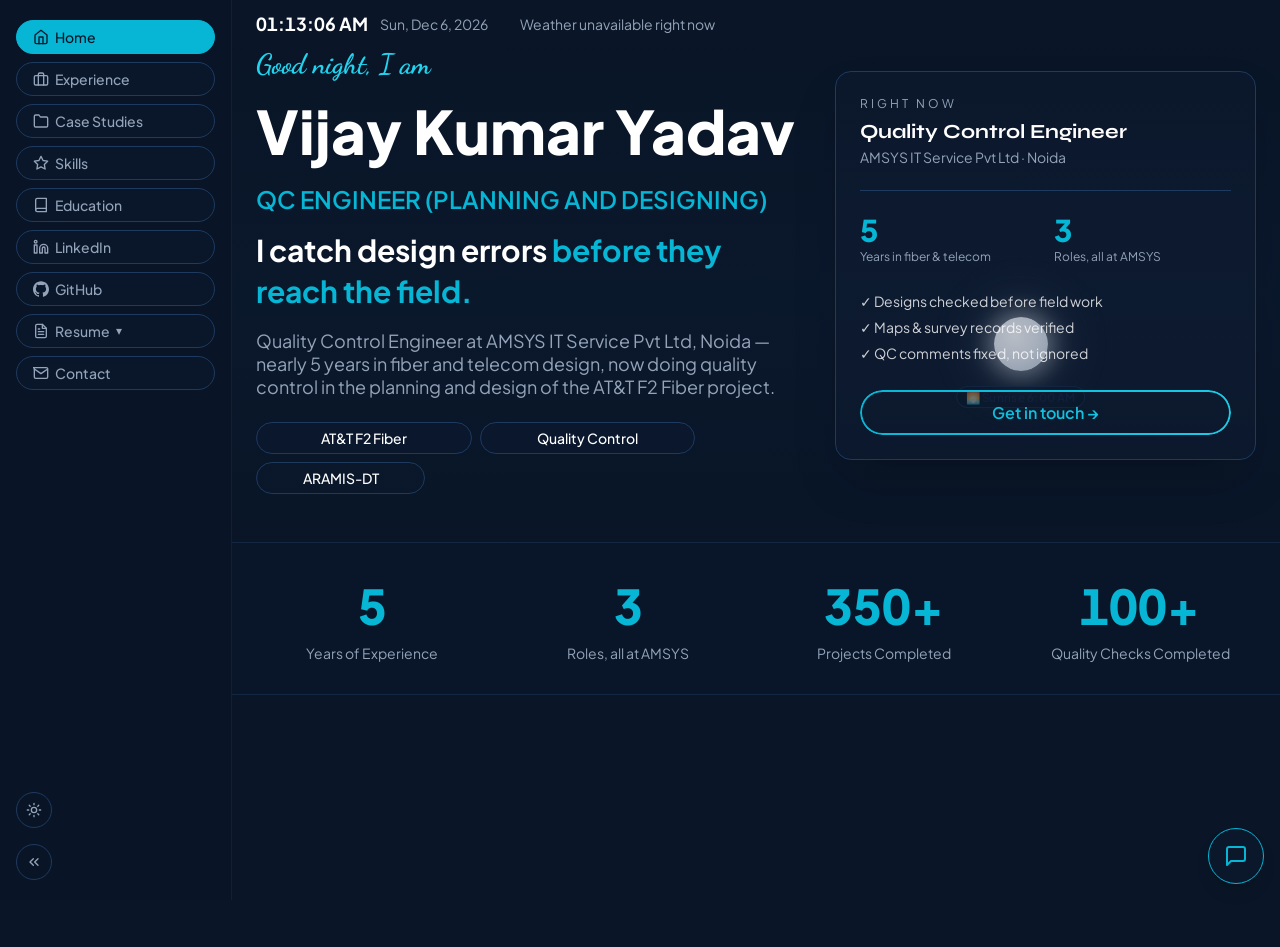
==== commit cbbd7281: "Sunrise/sunset sun & moon arc in hero + greeting, weather theme, GitHub link, APK v1.8" ====
--- a/index.html
+++ b/index.html
@@ -13,11 +13,11 @@
   <link rel="icon" type="image/png" href="favicon.png">
   <link rel="preconnect" href="https://fonts.googleapis.com">
   <link rel="preconnect" href="https://fonts.gstatic.com" crossorigin>
-  <link rel="stylesheet" href="https://fonts.googleapis.com/css2?family=Syne:wght@600;800&family=Plus+Jakarta+Sans:wght@400;500;600&display=swap">
-  <link rel="stylesheet" href="styles.css?v=5">
+  <link rel="stylesheet" href="https://fonts.googleapis.com/css2?family=Syne:wght@600;800&family=Plus+Jakarta+Sans:wght@400;500;600&family=Dancing+Script:wght@600;700&display=swap">
+  <link rel="stylesheet" href="styles.css?v=12">
   <script>
     /* Apply the saved theme before first paint (no flash). Light is default. */
-    try { var t = localStorage.getItem('vijay267-theme'); document.documentElement.setAttribute('data-theme', (t === 'dark' || t === 'light') ? t : 'light'); }
+    try { var t = localStorage.getItem('vijay267-theme'); if (t === 'dark' || t === 'light') { document.documentElement.setAttribute('data-theme', t); } else { var h = new Date().getHours(); document.documentElement.setAttribute('data-theme', (h >= 18 || h < 5) ? 'dark' : 'light'); } var w = localStorage.getItem('vijay267-weather'); if (w) document.documentElement.setAttribute('data-weather', w); }
     catch (e) { document.documentElement.setAttribute('data-theme', 'light'); }
   </script>
 </head>
@@ -42,6 +42,8 @@
           <a href="skills.html" class="pill"><svg class="nav-icon" viewBox="0 0 24 24" fill="none" stroke="currentColor" stroke-width="2" stroke-linecap="round" stroke-linejoin="round" aria-hidden="true"><polygon points="12 2 15.09 8.26 22 9.27 17 14.14 18.18 21.02 12 17.77 5.82 21.02 7 14.14 2 9.27 8.91 8.26 12 2"/></svg><span class="nav-label">Skills</span></a>
           <a href="education.html" class="pill"><svg class="nav-icon" viewBox="0 0 24 24" fill="none" stroke="currentColor" stroke-width="2" stroke-linecap="round" stroke-linejoin="round" aria-hidden="true"><path d="M4 19.5A2.5 2.5 0 0 1 6.5 17H20"/><path d="M6.5 2H20v20H6.5A2.5 2.5 0 0 1 4 19.5v-15A2.5 2.5 0 0 1 6.5 2z"/></svg><span class="nav-label">Education</span></a>
           <a href="https://www.linkedin.com/in/vijaykryadav" target="_blank" rel="noreferrer" class="pill"><svg class="nav-icon" viewBox="0 0 24 24" fill="none" stroke="currentColor" stroke-width="2" stroke-linecap="round" stroke-linejoin="round" aria-hidden="true"><path d="M16 8a6 6 0 0 1 6 6v7h-4v-7a2 2 0 0 0-2-2 2 2 0 0 0-2 2v7h-4v-7a6 6 0 0 1 6-6z"/><rect x="2" y="9" width="4" height="12"/><circle cx="4" cy="4" r="2"/></svg><span class="nav-label">LinkedIn</span></a>
+          <a href="https://github.com/yadavvijay267" target="_blank" rel="noreferrer" class="pill"><svg class="nav-icon" viewBox="0 0 24 24" fill="currentColor" aria-hidden="true"><path d="M12 .297c-6.63 0-12 5.373-12 12 0 5.303 3.438 9.8 8.205 11.385.6.113.82-.258.82-.577 0-.285-.01-1.04-.015-2.04-3.338.724-4.042-1.61-4.042-1.61C4.422 18.07 3.633 17.7 3.633 17.7c-1.087-.744.084-.729.084-.729 1.205.084 1.838 1.236 1.838 1.236 1.07 1.835 2.809 1.305 3.495.998.108-.776.417-1.305.76-1.605-2.665-.3-5.466-1.332-5.466-5.93 0-1.31.465-2.38 1.235-3.22-.135-.303-.54-1.523.105-3.176 0 0 1.005-.322 3.3 1.23.96-.267 1.98-.399 3-.405 1.02.006 2.04.138 3 .405 2.28-1.552 3.285-1.23 3.285-1.23.645 1.653.24 2.873.12 3.176.765.84 1.23 1.91 1.23 3.22 0 4.61-2.805 5.625-5.475 5.92.42.36.81 1.096.81 2.22 0 1.606-.015 2.896-.015 3.286 0 .315.21.69.825.57C20.565 22.092 24 17.592 24 12.297c0-6.627-5.373-12-12-12"/></svg><span class="nav-label">GitHub</span></a>
+
           <div class="resume-menu">
             <button type="button" class="pill" aria-haspopup="true" aria-expanded="false"><svg class="nav-icon" viewBox="0 0 24 24" fill="none" stroke="currentColor" stroke-width="2" stroke-linecap="round" stroke-linejoin="round" aria-hidden="true"><path d="M14 2H6a2 2 0 0 0-2 2v16a2 2 0 0 0 2 2h12a2 2 0 0 0 2-2V8z"/><polyline points="14 2 14 8 20 8"/><line x1="16" y1="13" x2="8" y2="13"/><line x1="16" y1="17" x2="8" y2="17"/><polyline points="10 9 9 9 8 9"/></svg><span class="nav-label">Resume</span> <span class="chev">&#9662;</span></button>
             <div class="menu"><div class="menu-inner">
@@ -70,10 +72,14 @@
 
   <main>
     <section class="hero bg-hero">
+      <div class="sun-arc" id="sun-arc" aria-hidden="true">
+        <div class="sun" id="sun"></div>
+        <div class="sun-label" id="sun-label"></div>
+      </div>
       <div class="container hero-inner">
         <div class="hero-grid">
           <div>
-            <p class="eyebrow">Hi, I am</p>
+            <p class="eyebrow" id="hero-greeting">Hi, I am</p>
             <h1>Vijay Kumar Yadav</h1>
             <p class="designation">QC ENGINEER (PLANNING AND DESIGNING)</p>
             <p class="headline">I catch design errors <span class="hl">before they reach the field.</span></p>
@@ -141,6 +147,6 @@
     </button>
   </div>
 
-  <script src="app.js?v=12"></script>
+  <script src="app.js?v=19"></script>
 </body>
 </html>
--- a/styles.css
+++ b/styles.css
@@ -40,6 +40,20 @@
   color-scheme: dark;
 }
 
+/* ------------------------------------------------------------------ weather themes (set via [data-weather] by app.js) */
+[data-weather="sunny"] { --accent: #B45309; --primary: #D97706; --hero-background: #FEF3C7; }
+[data-weather="cloudy"] { --accent: #475569; --primary: #64748B; --hero-background: #E2E8F0; }
+[data-weather="rainy"] { --accent: #1D4ED8; --primary: #2563EB; --hero-background: #DBEAFE; }
+[data-weather="snowy"] { --accent: #0E7490; --primary: #0891B2; --hero-background: #E0F2FE; }
+[data-weather="storm"] { --accent: #6D28D9; --primary: #7C3AED; --hero-background: #EDE9FE; }
+[data-weather="foggy"] { --accent: #4B5563; --primary: #6B7280; --hero-background: #F3F4F6; }
+[data-theme="dark"][data-weather="sunny"] { --accent: #FBBF24; --primary: #F59E0B; --hero-background: #451A03; }
+[data-theme="dark"][data-weather="cloudy"] { --accent: #94A3B8; --primary: #64748B; --hero-background: #1E293B; }
+[data-theme="dark"][data-weather="rainy"] { --accent: #60A5FA; --primary: #3B82F6; --hero-background: #172554; }
+[data-theme="dark"][data-weather="snowy"] { --accent: #67E8F9; --primary: #06B6D4; --hero-background: #083344; }
+[data-theme="dark"][data-weather="storm"] { --accent: #A78BFA; --primary: #8B5CF6; --hero-background: #2E1065; }
+[data-theme="dark"][data-weather="foggy"] { --accent: #9CA3AF; --primary: #6B7280; --hero-background: #1F2937; }
+
 /* ------------------------------------------------------------------ base */
 *, *::before, *::after { box-sizing: border-box; border-color: var(--border); }
 html { scroll-behavior: auto; }
@@ -69,6 +83,7 @@
   background: linear-gradient(180deg, rgb(10 22 40 / 0.3) 0%, rgb(15 30 56 / 0.3) 50%, rgb(10 22 40 / 0.3) 100%);
 }
 
+
 /* ------------------------------------------------------------------ particle canvas */
 #bg-canvas { position: fixed; inset: 0; width: 100%; height: 100%; z-index: -10; pointer-events: none; }
 
@@ -228,6 +243,37 @@
   background-image: linear-gradient(120deg, #0E7490, #0891B2, #155E75, #0E7490);
 }
 
+/* ------------------------------------------------------------------ sun & moon arc (time-based) */
+.sun-arc { position: absolute; inset: 0; overflow: hidden; pointer-events: none; z-index: 0; }
+.sun {
+  position: absolute; width: 54px; height: 54px; border-radius: 50%;
+  background: radial-gradient(circle at 38% 35%, #FEF9C3 0%, #FDE047 35%, #F59E0B 70%, #EA580C 100%);
+  box-shadow: 0 0 24px 8px rgba(245, 158, 11, 0.55), 0 0 64px 24px rgba(245, 158, 11, 0.22);
+  transform: translate(-50%, 50%);
+  transition: left 60s linear, bottom 60s linear, background 60s linear, box-shadow 60s linear;
+}
+.sun.dawn {
+  background: radial-gradient(circle at 38% 35%, #FFEDD5 0%, #FDBA74 35%, #F97316 70%, #C2410C 100%);
+  box-shadow: 0 0 24px 8px rgba(249, 115, 22, 0.55), 0 0 64px 24px rgba(249, 115, 22, 0.22);
+}
+.sun.dusk {
+  background: radial-gradient(circle at 38% 35%, #FDE68A 0%, #FB923C 40%, #EA580C 75%, #9A3412 100%);
+  box-shadow: 0 0 24px 8px rgba(234, 88, 12, 0.55), 0 0 64px 24px rgba(234, 88, 12, 0.22);
+}
+.sun.moon {
+  background: radial-gradient(circle at 38% 35%, #F8FAFC 0%, #E2E8F0 45%, #CBD5E1 75%, #94A3B8 100%);
+  box-shadow: 0 0 20px 6px rgba(226, 232, 240, 0.45), 0 0 48px 18px rgba(226, 232, 240, 0.15);
+}
+.sun-label {
+  position: absolute; transform: translate(-50%, 0);
+  font-size: 0.72rem; font-weight: 600; letter-spacing: 0.02em; white-space: nowrap;
+  color: var(--muted, #64748B);
+  background: color-mix(in oklab, var(--background) 55%, transparent);
+  border: 1px solid color-mix(in oklab, var(--border) 45%, transparent);
+  border-radius: 999px; padding: 0.15rem 0.55rem;
+  transition: left 60s linear, bottom 60s linear;
+}
+
 /* ------------------------------------------------------------------ hero (home) */
 .hero { position: relative; overflow: hidden; }
 .hero-inner { position: relative; padding-bottom: 3rem; }
@@ -236,6 +282,7 @@
 @media (min-width: 1024px) { .hero-grid { grid-template-columns: 1.15fr 0.85fr; } }
 @media (min-width: 1280px) { .hero-grid { grid-template-columns: 1fr 1fr; } }
 .eyebrow { font-size: 0.875rem; text-transform: uppercase; letter-spacing: 0.3em; color: var(--accent); }
+#hero-greeting { font-family: "Dancing Script", cursive; font-size: 1.75rem; font-weight: 700; text-transform: none; letter-spacing: normal; }
 .hero h1 {
   margin-top: 0.75rem; white-space: nowrap; font-family: "Plus Jakarta Sans", sans-serif;
   font-size: 1.875rem; font-weight: 800; line-height: 1.25;
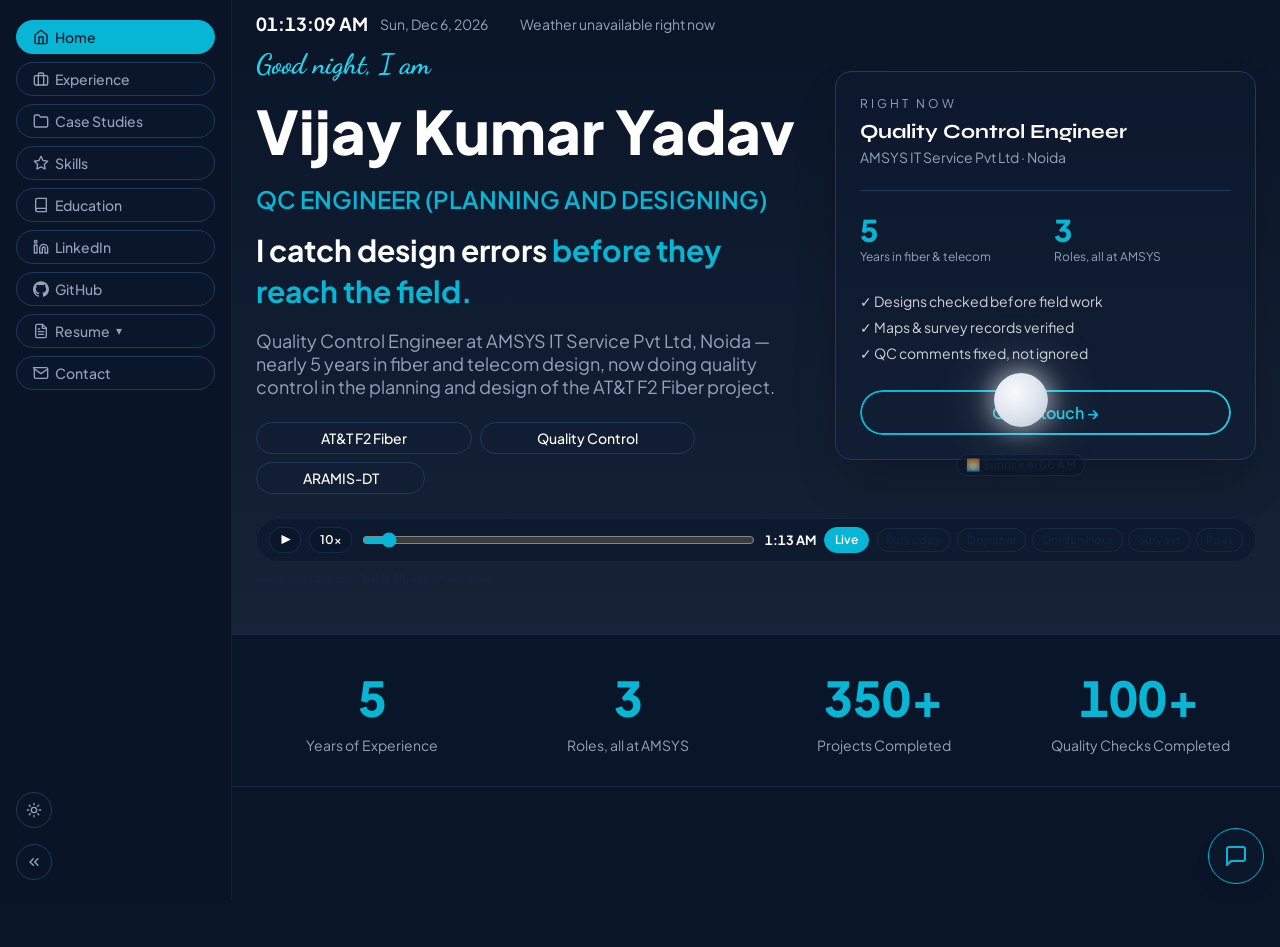
==== commit 4a251157: "Preview-style sun controls: slider, play, speed, chips, sky phases, countdown" ====
--- a/index.html
+++ b/index.html
@@ -14,7 +14,7 @@
   <link rel="preconnect" href="https://fonts.googleapis.com">
   <link rel="preconnect" href="https://fonts.gstatic.com" crossorigin>
   <link rel="stylesheet" href="https://fonts.googleapis.com/css2?family=Syne:wght@600;800&family=Plus+Jakarta+Sans:wght@400;500;600&family=Dancing+Script:wght@600;700&display=swap">
-  <link rel="stylesheet" href="styles.css?v=12">
+  <link rel="stylesheet" href="styles.css?v=13">
   <script>
     /* Apply the saved theme before first paint (no flash). Light is default. */
     try { var t = localStorage.getItem('vijay267-theme'); if (t === 'dark' || t === 'light') { document.documentElement.setAttribute('data-theme', t); } else { var h = new Date().getHours(); document.documentElement.setAttribute('data-theme', (h >= 18 || h < 5) ? 'dark' : 'light'); } var w = localStorage.getItem('vijay267-weather'); if (w) document.documentElement.setAttribute('data-weather', w); }
@@ -71,7 +71,8 @@
   </div>
 
   <main>
-    <section class="hero bg-hero">
+    <section class="hero bg-hero" id="hero">
+      <div class="sky" id="sky" aria-hidden="true"></div>
       <div class="sun-arc" id="sun-arc" aria-hidden="true">
         <div class="sun" id="sun"></div>
         <div class="sun-label" id="sun-label"></div>
@@ -115,6 +116,21 @@
             <a href="contact.html" class="cta hover-lift ghost-gradient">Get in touch →</a>
           </aside>
         </div>
+        <div class="sun-controls" id="sun-controls">
+          <button type="button" id="sun-play" class="sun-btn" aria-label="Play time animation">▶</button>
+          <button type="button" id="sun-speed" class="sun-btn sun-speed" aria-label="Animation speed" title="Animation speed">10×</button>
+          <input type="range" id="sun-slider" min="0" max="1439" value="0" step="1" aria-label="Time of day">
+          <span class="sun-clock" id="sun-clock">--:--</span>
+          <button type="button" id="sun-live" class="sun-btn sun-live" aria-label="Back to live time">Live</button>
+          <span class="sun-chips" id="sun-chips">
+            <button type="button" data-jump="sunrise">Suryoday</button>
+            <button type="button" data-jump="noon">Dopahar</button>
+            <button type="button" data-jump="golden">Golden Hour</button>
+            <button type="button" data-jump="sunset">Suryast</button>
+            <button type="button" data-jump="night">Raat</button>
+          </span>
+        </div>
+        <p class="sun-phase" id="sun-phase"></p>
       </div>
     </section>
 
@@ -147,6 +163,6 @@
     </button>
   </div>
 
-  <script src="app.js?v=19"></script>
+  <script src="app.js?v=20"></script>
 </body>
 </html>
--- a/styles.css
+++ b/styles.css
@@ -244,7 +244,14 @@
 }
 
 /* ------------------------------------------------------------------ sun & moon arc (time-based) */
-.sun-arc { position: absolute; inset: 0; overflow: hidden; pointer-events: none; z-index: 0; }
+.sky { position: absolute; inset: 0; overflow: hidden; pointer-events: none; z-index: 0; opacity: 0.5; transition: background 60s linear, opacity 60s linear; }
+[data-theme="dark"] .sky { opacity: 0.32; }
+.hero[data-sky="dawn"] .sky { background: linear-gradient(180deg, #FDE68A 0%, #FBCFE8 55%, #FDE68A 100%); }
+.hero[data-sky="day"] .sky { background: linear-gradient(180deg, #BAE6FD 0%, #E0F2FE 60%, #FEF9C3 100%); }
+.hero[data-sky="golden"] .sky { background: linear-gradient(180deg, #FDBA74 0%, #FDE68A 55%, #FED7AA 100%); }
+.hero[data-sky="dusk"] .sky { background: linear-gradient(180deg, #C084FC 0%, #F97316 55%, #FDBA74 100%); }
+.hero[data-sky="night"] .sky { background: linear-gradient(180deg, #0F172A 0%, #1E293B 60%, #334155 100%); }
+.sun-arc { position: absolute; inset: 0; overflow: hidden; pointer-events: none; z-index: 1; }
 .sun {
   position: absolute; width: 54px; height: 54px; border-radius: 50%;
   background: radial-gradient(circle at 38% 35%, #FEF9C3 0%, #FDE047 35%, #F59E0B 70%, #EA580C 100%);
@@ -273,6 +280,32 @@
   border-radius: 999px; padding: 0.15rem 0.55rem;
   transition: left 60s linear, bottom 60s linear;
 }
+.sun-controls {
+  position: relative; z-index: 2;
+  display: flex; flex-wrap: wrap; align-items: center; gap: 0.5rem;
+  margin-top: 1.5rem; padding: 0.5rem 0.75rem;
+  background: color-mix(in oklab, var(--background) 55%, transparent);
+  border: 1px solid color-mix(in oklab, var(--border) 40%, transparent);
+  border-radius: 999px; backdrop-filter: blur(4px);
+}
+.sun-btn {
+  border: 1px solid color-mix(in oklab, var(--border) 55%, transparent);
+  background: color-mix(in oklab, var(--background) 70%, transparent);
+  color: var(--text); border-radius: 999px; cursor: pointer;
+  font-size: 0.75rem; font-weight: 600; padding: 0.25rem 0.6rem; line-height: 1.4;
+}
+.sun-btn:hover { border-color: var(--primary); }
+.sun-btn.active { background: var(--primary); color: #fff; border-color: var(--primary); }
+#sun-slider { flex: 1 1 120px; min-width: 110px; accent-color: var(--primary); cursor: pointer; }
+.sun-clock { font-size: 0.8rem; font-weight: 700; font-variant-numeric: tabular-nums; min-width: 3.2rem; text-align: center; }
+.sun-chips { display: flex; flex-wrap: wrap; gap: 0.35rem; }
+.sun-chips button {
+  border: 1px solid color-mix(in oklab, var(--border) 55%, transparent);
+  background: transparent; color: var(--muted, #64748B); border-radius: 999px; cursor: pointer;
+  font-size: 0.72rem; font-weight: 600; padding: 0.2rem 0.55rem;
+}
+.sun-chips button:hover { color: var(--text); border-color: var(--primary); }
+.sun-phase { position: relative; z-index: 2; margin-top: 0.5rem; font-size: 0.78rem; color: var(--muted, #64748B); }
 
 /* ------------------------------------------------------------------ hero (home) */
 .hero { position: relative; overflow: hidden; }
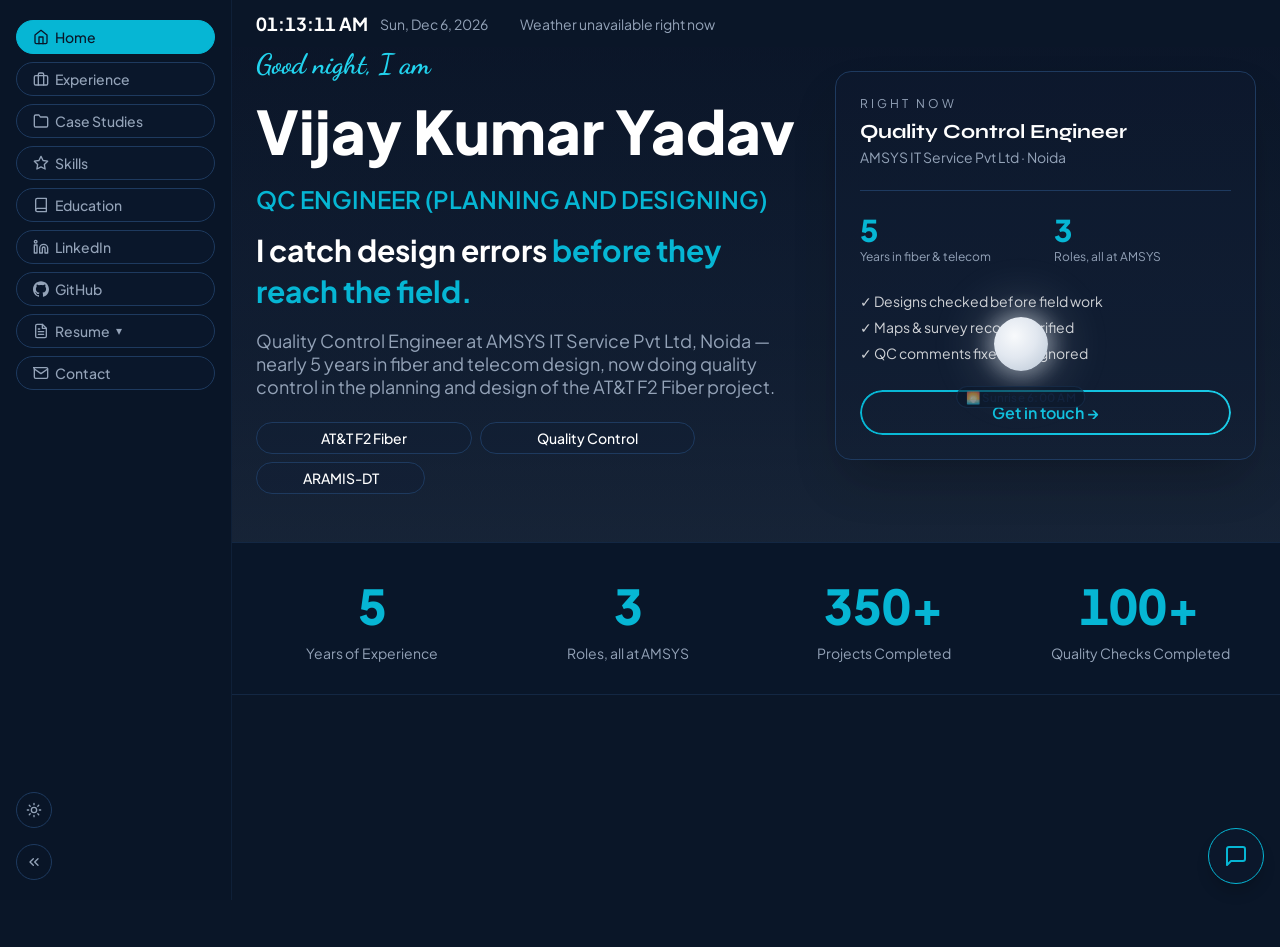
==== commit 7dd5cf1e: "Remove sun controls bar (slider/play/chips/phase); keep live sun-moon arc and sky" ====
--- a/index.html
+++ b/index.html
@@ -14,7 +14,7 @@
   <link rel="preconnect" href="https://fonts.googleapis.com">
   <link rel="preconnect" href="https://fonts.gstatic.com" crossorigin>
   <link rel="stylesheet" href="https://fonts.googleapis.com/css2?family=Syne:wght@600;800&family=Plus+Jakarta+Sans:wght@400;500;600&family=Dancing+Script:wght@600;700&display=swap">
-  <link rel="stylesheet" href="styles.css?v=13">
+  <link rel="stylesheet" href="styles.css?v=14">
   <script>
     /* Apply the saved theme before first paint (no flash). Light is default. */
     try { var t = localStorage.getItem('vijay267-theme'); if (t === 'dark' || t === 'light') { document.documentElement.setAttribute('data-theme', t); } else { var h = new Date().getHours(); document.documentElement.setAttribute('data-theme', (h >= 18 || h < 5) ? 'dark' : 'light'); } var w = localStorage.getItem('vijay267-weather'); if (w) document.documentElement.setAttribute('data-weather', w); }
@@ -116,21 +116,6 @@
             <a href="contact.html" class="cta hover-lift ghost-gradient">Get in touch →</a>
           </aside>
         </div>
-        <div class="sun-controls" id="sun-controls">
-          <button type="button" id="sun-play" class="sun-btn" aria-label="Play time animation">▶</button>
-          <button type="button" id="sun-speed" class="sun-btn sun-speed" aria-label="Animation speed" title="Animation speed">10×</button>
-          <input type="range" id="sun-slider" min="0" max="1439" value="0" step="1" aria-label="Time of day">
-          <span class="sun-clock" id="sun-clock">--:--</span>
-          <button type="button" id="sun-live" class="sun-btn sun-live" aria-label="Back to live time">Live</button>
-          <span class="sun-chips" id="sun-chips">
-            <button type="button" data-jump="sunrise">Suryoday</button>
-            <button type="button" data-jump="noon">Dopahar</button>
-            <button type="button" data-jump="golden">Golden Hour</button>
-            <button type="button" data-jump="sunset">Suryast</button>
-            <button type="button" data-jump="night">Raat</button>
-          </span>
-        </div>
-        <p class="sun-phase" id="sun-phase"></p>
       </div>
     </section>
 
@@ -163,6 +148,6 @@
     </button>
   </div>
 
-  <script src="app.js?v=20"></script>
+  <script src="app.js?v=21"></script>
 </body>
 </html>
--- a/styles.css
+++ b/styles.css
@@ -280,32 +280,6 @@
   border-radius: 999px; padding: 0.15rem 0.55rem;
   transition: left 60s linear, bottom 60s linear;
 }
-.sun-controls {
-  position: relative; z-index: 2;
-  display: flex; flex-wrap: wrap; align-items: center; gap: 0.5rem;
-  margin-top: 1.5rem; padding: 0.5rem 0.75rem;
-  background: color-mix(in oklab, var(--background) 55%, transparent);
-  border: 1px solid color-mix(in oklab, var(--border) 40%, transparent);
-  border-radius: 999px; backdrop-filter: blur(4px);
-}
-.sun-btn {
-  border: 1px solid color-mix(in oklab, var(--border) 55%, transparent);
-  background: color-mix(in oklab, var(--background) 70%, transparent);
-  color: var(--text); border-radius: 999px; cursor: pointer;
-  font-size: 0.75rem; font-weight: 600; padding: 0.25rem 0.6rem; line-height: 1.4;
-}
-.sun-btn:hover { border-color: var(--primary); }
-.sun-btn.active { background: var(--primary); color: #fff; border-color: var(--primary); }
-#sun-slider { flex: 1 1 120px; min-width: 110px; accent-color: var(--primary); cursor: pointer; }
-.sun-clock { font-size: 0.8rem; font-weight: 700; font-variant-numeric: tabular-nums; min-width: 3.2rem; text-align: center; }
-.sun-chips { display: flex; flex-wrap: wrap; gap: 0.35rem; }
-.sun-chips button {
-  border: 1px solid color-mix(in oklab, var(--border) 55%, transparent);
-  background: transparent; color: var(--muted, #64748B); border-radius: 999px; cursor: pointer;
-  font-size: 0.72rem; font-weight: 600; padding: 0.2rem 0.55rem;
-}
-.sun-chips button:hover { color: var(--text); border-color: var(--primary); }
-.sun-phase { position: relative; z-index: 2; margin-top: 0.5rem; font-size: 0.78rem; color: var(--muted, #64748B); }
 
 /* ------------------------------------------------------------------ hero (home) */
 .hero { position: relative; overflow: hidden; }
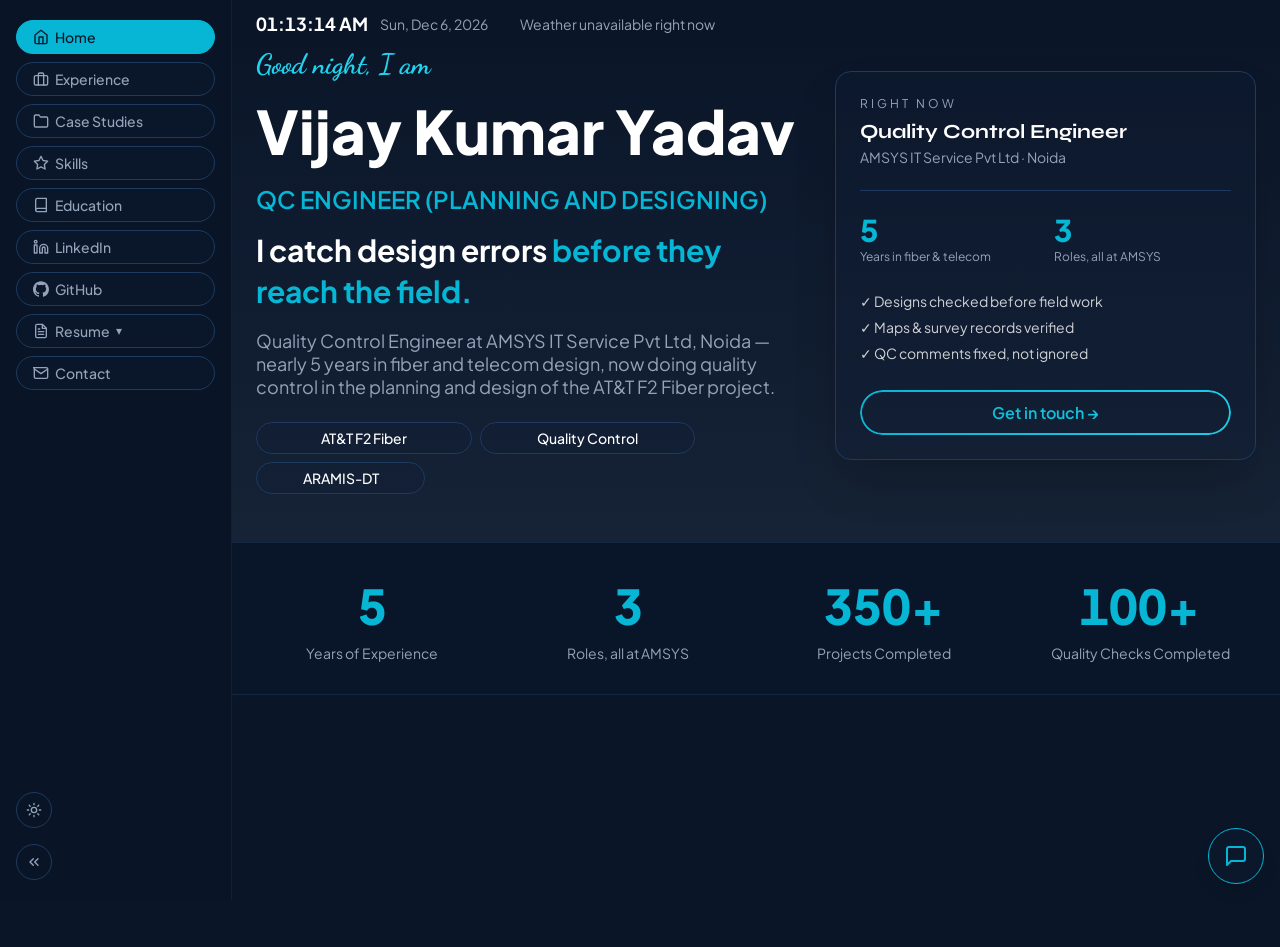
==== commit 2839ff56: "Remove sun/moon element (overlapped hero text); keep time-based sky and greeting" ====
--- a/index.html
+++ b/index.html
@@ -14,7 +14,7 @@
   <link rel="preconnect" href="https://fonts.googleapis.com">
   <link rel="preconnect" href="https://fonts.gstatic.com" crossorigin>
   <link rel="stylesheet" href="https://fonts.googleapis.com/css2?family=Syne:wght@600;800&family=Plus+Jakarta+Sans:wght@400;500;600&family=Dancing+Script:wght@600;700&display=swap">
-  <link rel="stylesheet" href="styles.css?v=14">
+  <link rel="stylesheet" href="styles.css?v=15">
   <script>
     /* Apply the saved theme before first paint (no flash). Light is default. */
     try { var t = localStorage.getItem('vijay267-theme'); if (t === 'dark' || t === 'light') { document.documentElement.setAttribute('data-theme', t); } else { var h = new Date().getHours(); document.documentElement.setAttribute('data-theme', (h >= 18 || h < 5) ? 'dark' : 'light'); } var w = localStorage.getItem('vijay267-weather'); if (w) document.documentElement.setAttribute('data-weather', w); }
@@ -73,10 +73,6 @@
   <main>
     <section class="hero bg-hero" id="hero">
       <div class="sky" id="sky" aria-hidden="true"></div>
-      <div class="sun-arc" id="sun-arc" aria-hidden="true">
-        <div class="sun" id="sun"></div>
-        <div class="sun-label" id="sun-label"></div>
-      </div>
       <div class="container hero-inner">
         <div class="hero-grid">
           <div>
@@ -148,6 +144,6 @@
     </button>
   </div>
 
-  <script src="app.js?v=21"></script>
+  <script src="app.js?v=22"></script>
 </body>
 </html>
--- a/styles.css
+++ b/styles.css
@@ -251,35 +251,6 @@
 .hero[data-sky="golden"] .sky { background: linear-gradient(180deg, #FDBA74 0%, #FDE68A 55%, #FED7AA 100%); }
 .hero[data-sky="dusk"] .sky { background: linear-gradient(180deg, #C084FC 0%, #F97316 55%, #FDBA74 100%); }
 .hero[data-sky="night"] .sky { background: linear-gradient(180deg, #0F172A 0%, #1E293B 60%, #334155 100%); }
-.sun-arc { position: absolute; inset: 0; overflow: hidden; pointer-events: none; z-index: 1; }
-.sun {
-  position: absolute; width: 54px; height: 54px; border-radius: 50%;
-  background: radial-gradient(circle at 38% 35%, #FEF9C3 0%, #FDE047 35%, #F59E0B 70%, #EA580C 100%);
-  box-shadow: 0 0 24px 8px rgba(245, 158, 11, 0.55), 0 0 64px 24px rgba(245, 158, 11, 0.22);
-  transform: translate(-50%, 50%);
-  transition: left 60s linear, bottom 60s linear, background 60s linear, box-shadow 60s linear;
-}
-.sun.dawn {
-  background: radial-gradient(circle at 38% 35%, #FFEDD5 0%, #FDBA74 35%, #F97316 70%, #C2410C 100%);
-  box-shadow: 0 0 24px 8px rgba(249, 115, 22, 0.55), 0 0 64px 24px rgba(249, 115, 22, 0.22);
-}
-.sun.dusk {
-  background: radial-gradient(circle at 38% 35%, #FDE68A 0%, #FB923C 40%, #EA580C 75%, #9A3412 100%);
-  box-shadow: 0 0 24px 8px rgba(234, 88, 12, 0.55), 0 0 64px 24px rgba(234, 88, 12, 0.22);
-}
-.sun.moon {
-  background: radial-gradient(circle at 38% 35%, #F8FAFC 0%, #E2E8F0 45%, #CBD5E1 75%, #94A3B8 100%);
-  box-shadow: 0 0 20px 6px rgba(226, 232, 240, 0.45), 0 0 48px 18px rgba(226, 232, 240, 0.15);
-}
-.sun-label {
-  position: absolute; transform: translate(-50%, 0);
-  font-size: 0.72rem; font-weight: 600; letter-spacing: 0.02em; white-space: nowrap;
-  color: var(--muted, #64748B);
-  background: color-mix(in oklab, var(--background) 55%, transparent);
-  border: 1px solid color-mix(in oklab, var(--border) 45%, transparent);
-  border-radius: 999px; padding: 0.15rem 0.55rem;
-  transition: left 60s linear, bottom 60s linear;
-}
 
 /* ------------------------------------------------------------------ hero (home) */
 .hero { position: relative; overflow: hidden; }
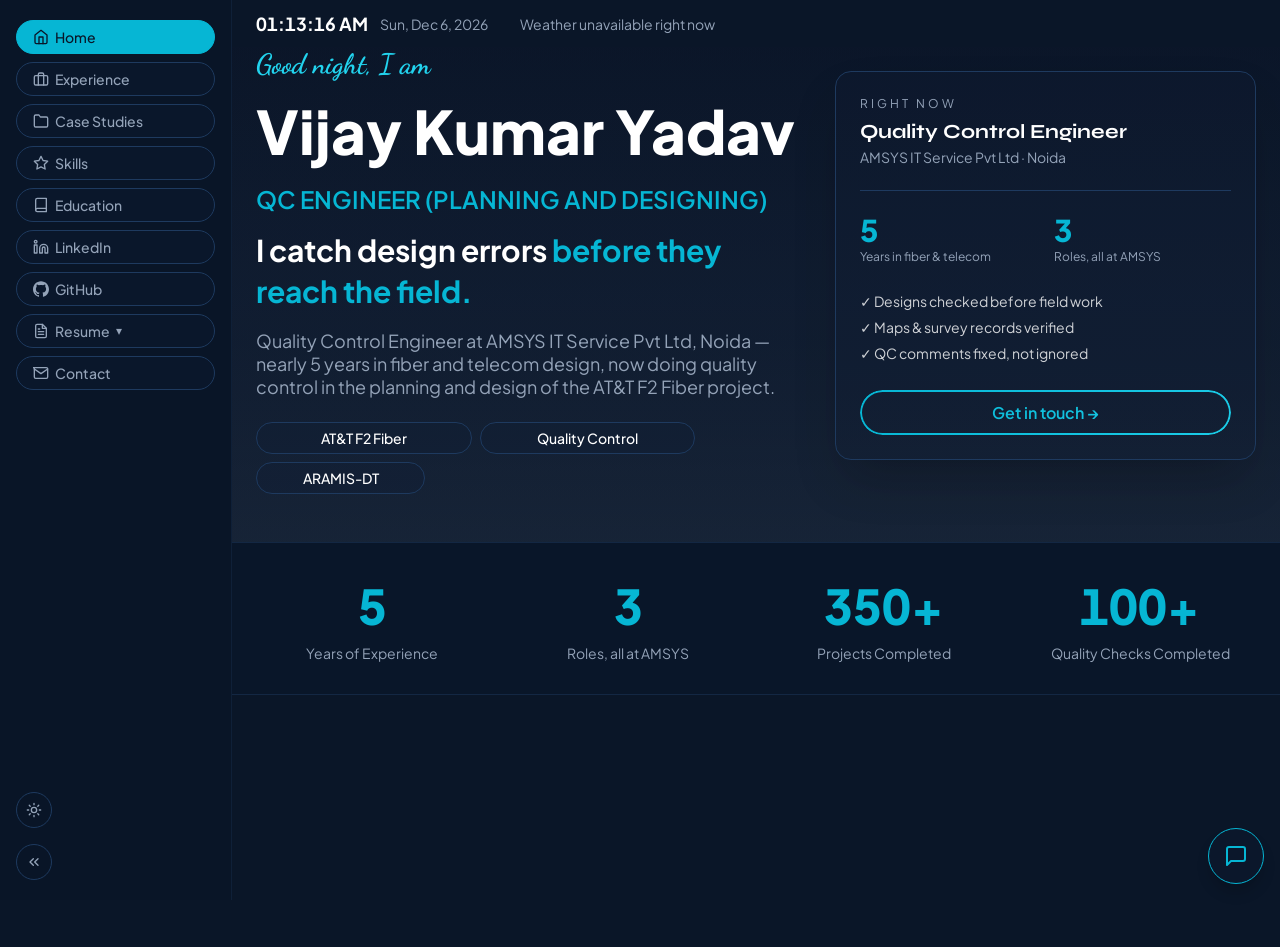
==== commit 9d847171: "Remove sunrise/sunset times from live weather strip" ====
--- a/index.html
+++ b/index.html
@@ -144,6 +144,6 @@
     </button>
   </div>
 
-  <script src="app.js?v=22"></script>
+  <script src="app.js?v=23"></script>
 </body>
 </html>
